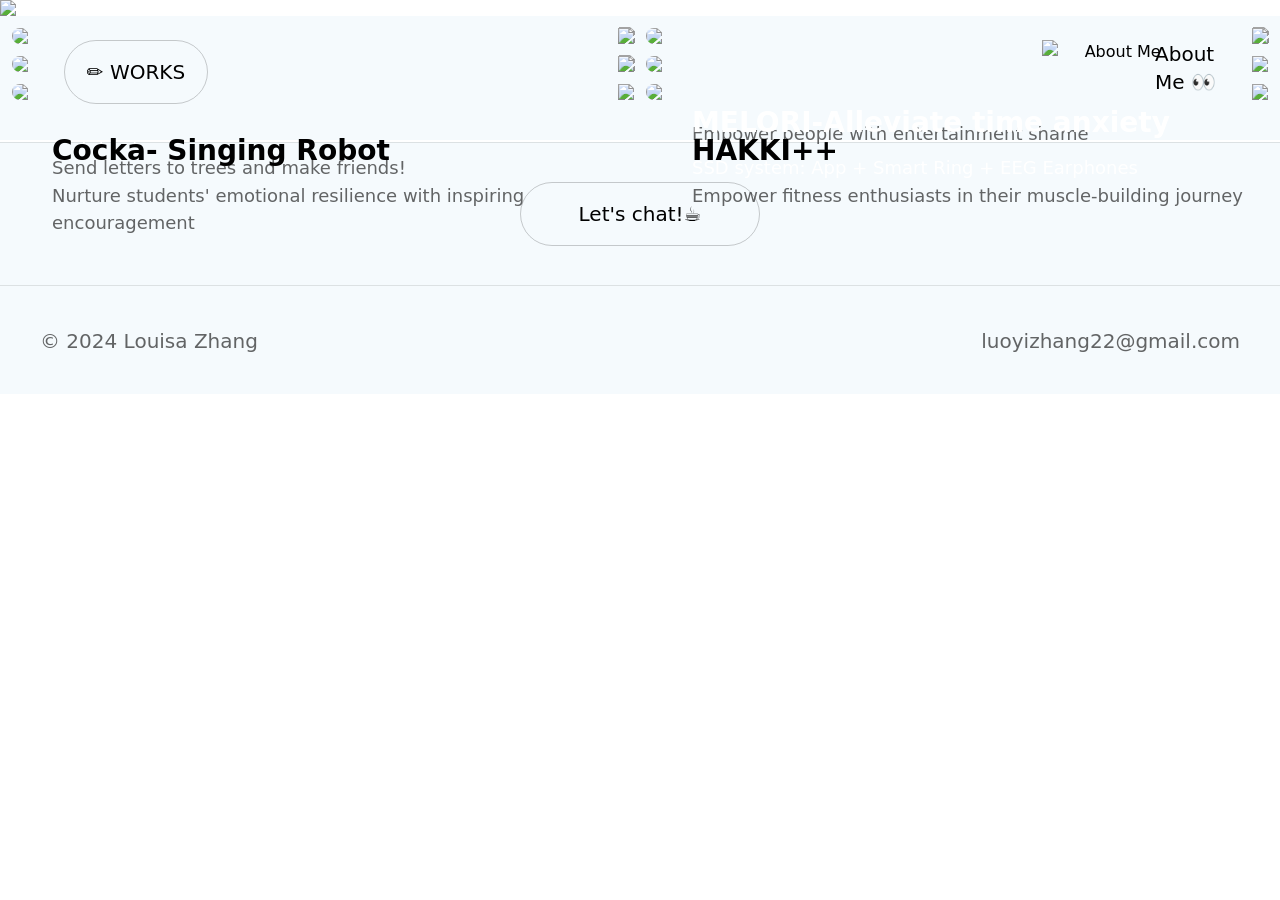
==== index.html @ a2185df3 "Add files via upload" ====
<!DOCTYPE html>
<html lang="en" class="scroll-smooth font-sans">

<head>
  <meta charset="UTF-8">
  <meta name="viewport" content="width=device-width, initial-scale=1.0">
  <title>Louisa Portfolio</title>
  <link href="./output.css?v=1.0" rel="stylesheet">
  <link rel="stylesheet" href="https://cdnjs.cloudflare.com/ajax/libs/animate.css/4.1.1/animate.min.css" />
</head>

<!-- CSS -->
<link rel="icon" type="image/x-icon" href="./icons/logo031611.svg">
<link rel="stylesheet" href="./style/style.css">
<link href="https://fonts.googleapis.com/css2?family=Hepta+Slab:wght@400;600&display=swap" rel="stylesheet">

<body>
  <!-- Loading Screen -->
  <div id="loading-screen">
    <div class="loader"></div>
  </div>
  <!-- Navbar -->
  <div class="hidden-below-sm">
    <nav class="flex justify-between absolute top-0 left-0 w-full px-16 py-10 z-30 animate__animated animate__fadeInDown">
      <div class="flex justify-normal w-1/3 space-x-8">
        <a href="#works"
          class="flex justify-center w-[144px] h-16 justify-normal text-xl rounded-full border border-black/20 text-black hover:bg-black hover:text-white hover:border-0 transition-all duration-300 ease-in-out"><button>✏️
            WORKS</button></a>
      </div>
      <div class="flex justify-end w-1/3 relative">
        <button class="flex">
          <div class="relative z-10">
            <img src="images/media/homepage_about_me.png" alt="About Me"
              class="transition-opacity duration-500 ease-in-out absolute w-full h-full">
            <img src="images/media/homepage_about_me_hover.png" alt="About Me Hover"
              class="transition-opacity duration-500 ease-in-out w-full h-full opacity-0">
          </div>
          <p class="ml-[-32px] text-xl text-left z-20">About <br>Me 👀</p>
        </button>
      </div>
    </nav>
  </div>

  <!-- Hero Section -->
  <div>
    <div class="z-0 animate__animated animate__fadeIn">
      <img src="images/media/cover.png" class="w-full h-auto mb-[-176px] z-0">
    </div>
    <!-- -->
    <div class="hidden-below-sm">
      <div class="flex justify-center mt-[-176px] space-x-[72px] animate__animated animate__fadeInUp">
        <a href="#works">
          <button
            class="z-30 group flex items-center justify-center w-[340px] h-[96px] rounded-full border border-black/20 hover:bg-black hover:text-white hover:border-0 relative">
            <p class="text-[32px] absolute left-[36px]">Explore More</p>
            <img src="images/media/arrow_03.png"
              class="absolute right-[36px] transition-opacity duration-300 group-hover:opacity-0">
            <img src="images/media/arrow_04.png"
              class="absolute right-[36px] hidden group-hover:block transition-opacity duration-300">
          </button>
        </a>
        <button
          class="animate__animated animate__pulse animate__infinite flex items-center justify-center w-[340px] h-[96px] rounded-full resume-button z-30">
          <p class="text-[32px] text-white">My Resume</p>
        </button>
      </div>
      <div class="h-[80px]">
      </div>
    </div>
  </div>

  <!-- Works Section -->
  <div class="hidden-below-sm">
    <section id="works" class="flex bg-[#F5FAFD] px-24">
      <!-- mecury -->
      <div class="w-1/2 h-auto perspective-1600">
        <div
          class="bg-[#F5FAFD] pt-[12px] pb-[6px] pl-[12px] pr-[6px] relative hover:rotate-y-[5deg] ease-in-out transform duration-300 transition-all">
          <a href="YLXC.html">
            <img class="w-full h-auto rounded-[48px] hover:brightness-110 ease-in-out duration-300"
              src="images/media/mer.png">
          </a>
          <div class="absolute top-[52px] left-[52px] text-[28px] flex justify-normal space-x-[8px]">
            <p class="font-semibold text-white">Mercury AR</p>
          </div>
          <p class="absolute top-[104px] left-[52px] text-[18px] text-white">Help people with entertainment shame overcome it.</p>
          <div class="group">
            <img class="absolute top-[11px] right-[5px]" src="images/media/corner.png">
            <a href="YLXC.html">
              <img class="absolute top-[12px] right-[6px] transition-opacity duration-300 group-hover:opacity-0"
                src="images/media/arrow_02.png">
              <img class="absolute top-[12px] right-[6px] hidden group-hover:block transition-opacity duration-300"
                src="images/media/arrow_02_hover.png">
            </a>
          </div>
        </div>
      </div>
      <!-- qume -->
      <div class="w-1/2 h-auto perspective-1600">
        <div
          class="bg-[#F5FAFD] pt-[12px] pb-[6px] pr-[12px] pl-[6px] relative hover:rotate-y-[-5deg] ease-in-out transform duration-300 transition-all">
          <a href="YLXC.html">
            <img class="w-full h-auto rounded-[48px] hover:brightness-125 ease-in-out duration-300"
              src="images/media/Amuse.png">
          </a>
          <div class="absolute top-[52px] left-[52px] text-[28px] flex justify-normal space-x-[8px]">
            <p class="text-black font-semibold">Amuself</p>
          </div>
          <p class="absolute top-[104px] left-[52px] text-[18px] text-black/60">Empower people with entertainment shame</p>
          <div class="group">
            <img class="absolute top-[11px] right-[11px]" src="images/media/corner.png">
            <a href="YLXC.html">
              <img class="absolute top-[12px] right-[12px] transition-opacity duration-300 group-hover:opacity-0"
                src="images/media/arrow_02.png">
              <img class="absolute top-[12px] right-[12px] hidden group-hover:block transition-opacity duration-300"
                src="images/media/arrow_02_hover.png">
            </a>
          </div>
        </div>
      </div>
    </section>
    
    <section class="flex bg-[#F5FAFD]">
      <!-- gafalib -->
      <div class="w-1/2 h-auto perspective-1600">
        <div
          class="bg-[#F5FAFD] pt-[6px] pb-[6px] pl-[12px] pr-[6px] relative hover:rotate-y-[5deg] ease-in-out transform duration-300 transition-all">
          <a href="TA.html">
            <img class="w-full h-auto rounded-[48px] hover:brightness-125 ease-in-out duration-300"
              src="images/media/tree.png">
          </a>
          <div class="absolute top-[52px] left-[52px] text-[28px] flex justify-normal space-x-[8px]">
            <p class="text-black font-semibold">To Tree</p>
          </div>
          <p class="absolute top-[104px] left-[52px] text-[18px] text-black/60">Send letters to trees and make friends!</p>
          <div class="group">
            <img class="absolute top-[5px] right-[5px]" src="images/media/corner.png">
            <a href="TA.html">
              <img class="absolute top-[6px] right-[6px] transition-opacity duration-300 group-hover:opacity-0"
                src="images/media/arrow_02.png">
              <img class="absolute top-[6px] right-[6px] hidden group-hover:block transition-opacity duration-300"
                src="images/media/arrow_02_hover.png">
            </a>
          </div>
        </div>
      </div>
      <!-- Cocka-->
      <div class="w-1/2 h-auto perspective-1600">
        <div
          class="bg-[#F5FAFD] pt-[6px] pb-[6px] pr-[12px] pl-[6px] relative hover:rotate-y-[-5deg] ease-in-out transform duration-300 transition-all">
          <a href="TA.html">
            <img class="w-full h-auto rounded-[48px] hover:brightness-110 ease-in-out duration-300"
              src="images/media/TAA.png">
          </a>
          <div class="absolute top-[52px] left-[52px] text-[28px] flex justify-normal space-x-[8px]">
            <p class="font-semibold text-white">MELORI-Alleviate time anxiety</p>
          </div>
          <p class="absolute top-[104px] left-[52px] text-[18px] text-white">SSD system: App + Smart Ring + EEG Earphones</p>
          <div class="group">
            <img class="absolute top-[6px] right-[12px]" src="images/media/corner.png">
            <a href="TA.html">
              <img class="absolute top-[6px] right-[12px] transition-opacity duration-300 group-hover:opacity-0"
                src="images/media/arrow_02.png">
              <img class="absolute top-[6px] right-[12px] hidden group-hover:block transition-opacity duration-300"
                src="images/media/arrow_02_hover.png">
            </a>
          </div>
        </div>
      </div>
    </section>
    
    <section class="flex bg-[#F5FAFD]">
      <!--Cocka -->
      <div class="w-1/2 h-auto perspective-1600">
        <div
          class="bg-[#F5FAFD] pt-[6px] pb-[40px] pl-[12px] pr-[6px] relative hover:rotate-y-[5deg] ease-in-out transform duration-300 transition-all">
          <a href="Cocka.html">
            <img class="w-full h-auto rounded-[48px] hover:brightness-110 ease-in-out duration-300"
              src="images/media/COCC.png">
          </a>
          <div class="absolute top-[52px] left-[52px] text-[28px] flex justify-normal space-x-[8px]">
            <p class="text-black font-semibold">Cocka- Singing Robot</p>
          </div>
          <p class="absolute top-[104px] left-[52px] text-[18px] text-black/60">Nurture students' emotional resilience with inspiring encouragement</p>
          <div class="group">
            <img class="absolute top-[6px] right-[6px]" src="images/media/corner.png">
            <a href="Cocka.html">
              <img class="absolute top-[6px] right-[6px] transition-opacity duration-300 group-hover:opacity-0"
                src="images/media/arrow_02.png">
              <img class="absolute top-[6px] right-[6px] hidden group-hover:block transition-opacity duration-300"
                src="images/media/arrow_02_hover.png">
            </a>
          </div>
        </div>
      </div>
      <!-- HAKKI -->
      <div class="w-1/2 h-auto perspective-1600">
        <div
          class="bg-[#F5FAFD] pt-[6px] pb-[6px] pr-[12px] pl-[6px] relative hover:rotate-y-[-5deg] ease-in-out transform duration-300 transition-all">
          <a href="FE.html">
            <img class="w-full h-auto rounded-[48px] hover:brightness-125 ease-in-out duration-300"
              src="images/media/HAKK.png">
          </a>
          <div class="absolute top-[52px] left-[52px] text-[28px] flex justify-normal space-x-[8px]">
            <p class="font-semibold">HAKKI++</p>
          </div>
          <p class="absolute top-[104px] left-[52px] text-[18px] text-black/60">Empower fitness enthusiasts in their muscle-building journey</p>
          <div class="group">
            <img class="absolute top-[6px] right-[12px]" src="images/media/corner.png">
            <a href="FE.html">
              <img class="absolute top-[6px] right-[12px] transition-opacity duration-300 group-hover:opacity-0"
                src="images/media/arrow_02.png">
              <img class="absolute top-[6px] right-[12px] hidden group-hover:block transition-opacity duration-300"
                src="images/media/arrow_02_hover.png">
            </a>
          </div>
        </div>
      </div>
    </section>
    <section class="flex bg-[#F5FAFD]">
  </div>


  <!-- More -->
  <div class="hidden-below-sm">
    <section class="mt-[2px] h-[144px] bg-[#F5FAFD] border-t border-b border-black/10 flex justify-center items-center">
      <button
        class="cursor-not-allowed flex justify-center items-center rounded-full border border-black/20 w-[240px] h-[64px] hover:bg-black/10">
        <p class="text-[20px]">Let's chat!☕</p>
      </button>
    </section>
  </div>
  <div class="visible-below-lg">
    <section class="h-[96px] bg-[#F5FAFD] border-t border-b border-black/10 flex justify-center items-center">
      <button
        class="cursor-not-allowed flex justify-center items-center rounded-full border border-black/20 w-[200px] h-[48px] hover:bg-black/10">
        <p class="text-[14px]">Let's chat!☕</p>
      </button>
    </section>
  </div>

  <!-- Footer -->
  <!-- web端Footer -->
  <div class="hidden-below-sm">
    <footer class="bg-[#F5FAFD] h-[108px] text-[20px]">
      <div class="flex justify-between p-[40px] text-black/60">
        <p>© 2024 Louisa Zhang</p>
        <a href="mailto:chengkezha@gmail.com"
          class="hover:underline hover:text-black transition-all duration-300 ease-in-out">
          luoyizhang22@gmail.com
        </a>
      </div>
    </footer>
  </div>
  <!-- 移动端Footer -->
  <div class="visible-below-lg">
    <footer class="bg-[#F5FAFD] h-[108px] text-[14px]">
      <div class="flex flex-col items-center p-[40px] text-black/60 space-y-[8px]">
        <p>© 2024 Louisa Zhang</p>
        <a href="mailto:chengkezha@gmail.com"
          class="hover:underline hover:text-black transition-all duration-300 ease-in-out">
          luoyizhang22@gmail.com
        </a>
      </div>
    </footer>
  </div>
  
  <!-- about me悬停动画 -->
  <style>
    button:hover img:nth-child(1) {
      opacity: 0;
      /* Hide original image on hover */
    }

    button:hover img:nth-child(2) {
      opacity: 1;
      /* Show hover image on hover */
    }
  </style>
  <!-- Resume悬停动画 -->
  <style>
    .resume-button {
      background-image: url('images/media/resume.png');
      background-size: cover;
      background-position: center;
      transition: background-image 0.3s ease;
    }

    .resume-button:hover {
      background-image: url('images/media/resume_hover.png');
    }
  </style>

  <!-- 加载动画 -->
  <script>
    window.addEventListener('load', function () {
      const loadingScreen = document.getElementById('loading-screen');
      loadingScreen.style.display = 'none';
    });
  </script>

  <!-- css -->
  <style>
    /* 加载页面 */
    #loading-screen {
      position: fixed;
      width: 100%;
      height: 100%;
      background-color: white;
      display: flex;
      justify-content: center;
      align-items: center;
      z-index: 1000;
    }

    .loader {
      border: 8px solid #f3f3f3;
      border-radius: 50%;
      border-top: 8px solid #000000;
      width: 60px;
      height: 60px;
      animation: spin 1s linear infinite;
    }

    @keyframes spin {
      0% {
        transform: rotate(0deg);
      }

      100% {
        transform: rotate(360deg);
      }
    }

    /* 断点 */

    /* 默认隐藏 */
    .hidden-below-sm {
      display: none;
    }

    /* 仅当屏幕宽度大于等于1024px时显示 */
    @media (min-width: 1024px) {
      .hidden-below-sm {
        display: block;
      }
    }

    /* 默认隐藏 */
    .visible-below-lg {
      display: none;
    }

    /* 屏幕宽度小于1024px时显示 */
    @media (max-width: 1023px) {
      .visible-below-lg {
        display: block;
      }
    }
  </style>

</body>


</html>
---- output.css ----
*, ::before, ::after {
  --tw-border-spacing-x: 0;
  --tw-border-spacing-y: 0;
  --tw-translate-x: 0;
  --tw-translate-y: 0;
  --tw-rotate: 0;
  --tw-skew-x: 0;
  --tw-skew-y: 0;
  --tw-scale-x: 1;
  --tw-scale-y: 1;
  --tw-pan-x:  ;
  --tw-pan-y:  ;
  --tw-pinch-zoom:  ;
  --tw-scroll-snap-strictness: proximity;
  --tw-gradient-from-position:  ;
  --tw-gradient-via-position:  ;
  --tw-gradient-to-position:  ;
  --tw-ordinal:  ;
  --tw-slashed-zero:  ;
  --tw-numeric-figure:  ;
  --tw-numeric-spacing:  ;
  --tw-numeric-fraction:  ;
  --tw-ring-inset:  ;
  --tw-ring-offset-width: 0px;
  --tw-ring-offset-color: #fff;
  --tw-ring-color: rgb(59 130 246 / 0.5);
  --tw-ring-offset-shadow: 0 0 #0000;
  --tw-ring-shadow: 0 0 #0000;
  --tw-shadow: 0 0 #0000;
  --tw-shadow-colored: 0 0 #0000;
  --tw-blur:  ;
  --tw-brightness:  ;
  --tw-contrast:  ;
  --tw-grayscale:  ;
  --tw-hue-rotate:  ;
  --tw-invert:  ;
  --tw-saturate:  ;
  --tw-sepia:  ;
  --tw-drop-shadow:  ;
  --tw-backdrop-blur:  ;
  --tw-backdrop-brightness:  ;
  --tw-backdrop-contrast:  ;
  --tw-backdrop-grayscale:  ;
  --tw-backdrop-hue-rotate:  ;
  --tw-backdrop-invert:  ;
  --tw-backdrop-opacity:  ;
  --tw-backdrop-saturate:  ;
  --tw-backdrop-sepia:  ;
  --tw-contain-size:  ;
  --tw-contain-layout:  ;
  --tw-contain-paint:  ;
  --tw-contain-style:  ;
}

::backdrop {
  --tw-border-spacing-x: 0;
  --tw-border-spacing-y: 0;
  --tw-translate-x: 0;
  --tw-translate-y: 0;
  --tw-rotate: 0;
  --tw-skew-x: 0;
  --tw-skew-y: 0;
  --tw-scale-x: 1;
  --tw-scale-y: 1;
  --tw-pan-x:  ;
  --tw-pan-y:  ;
  --tw-pinch-zoom:  ;
  --tw-scroll-snap-strictness: proximity;
  --tw-gradient-from-position:  ;
  --tw-gradient-via-position:  ;
  --tw-gradient-to-position:  ;
  --tw-ordinal:  ;
  --tw-slashed-zero:  ;
  --tw-numeric-figure:  ;
  --tw-numeric-spacing:  ;
  --tw-numeric-fraction:  ;
  --tw-ring-inset:  ;
  --tw-ring-offset-width: 0px;
  --tw-ring-offset-color: #fff;
  --tw-ring-color: rgb(59 130 246 / 0.5);
  --tw-ring-offset-shadow: 0 0 #0000;
  --tw-ring-shadow: 0 0 #0000;
  --tw-shadow: 0 0 #0000;
  --tw-shadow-colored: 0 0 #0000;
  --tw-blur:  ;
  --tw-brightness:  ;
  --tw-contrast:  ;
  --tw-grayscale:  ;
  --tw-hue-rotate:  ;
  --tw-invert:  ;
  --tw-saturate:  ;
  --tw-sepia:  ;
  --tw-drop-shadow:  ;
  --tw-backdrop-blur:  ;
  --tw-backdrop-brightness:  ;
  --tw-backdrop-contrast:  ;
  --tw-backdrop-grayscale:  ;
  --tw-backdrop-hue-rotate:  ;
  --tw-backdrop-invert:  ;
  --tw-backdrop-opacity:  ;
  --tw-backdrop-saturate:  ;
  --tw-backdrop-sepia:  ;
  --tw-contain-size:  ;
  --tw-contain-layout:  ;
  --tw-contain-paint:  ;
  --tw-contain-style:  ;
}

/*
! tailwindcss v3.4.15 | MIT License | https://tailwindcss.com
*/

/*
1. Prevent padding and border from affecting element width. (https://github.com/mozdevs/cssremedy/issues/4)
2. Allow adding a border to an element by just adding a border-width. (https://github.com/tailwindcss/tailwindcss/pull/116)
*/

*,
::before,
::after {
  box-sizing: border-box;
  /* 1 */
  border-width: 0;
  /* 2 */
  border-style: solid;
  /* 2 */
  border-color: #e5e7eb;
  /* 2 */
}

::before,
::after {
  --tw-content: '';
}

/*
1. Use a consistent sensible line-height in all browsers.
2. Prevent adjustments of font size after orientation changes in iOS.
3. Use a more readable tab size.
4. Use the user's configured `sans` font-family by default.
5. Use the user's configured `sans` font-feature-settings by default.
6. Use the user's configured `sans` font-variation-settings by default.
7. Disable tap highlights on iOS
*/

html,
:host {
  line-height: 1.5;
  /* 1 */
  -webkit-text-size-adjust: 100%;
  /* 2 */
  -moz-tab-size: 4;
  /* 3 */
  -o-tab-size: 4;
     tab-size: 4;
  /* 3 */
  font-family: ui-sans-serif, system-ui, sans-serif, "Apple Color Emoji", "Segoe UI Emoji", "Segoe UI Symbol", "Noto Color Emoji";
  /* 4 */
  font-feature-settings: normal;
  /* 5 */
  font-variation-settings: normal;
  /* 6 */
  -webkit-tap-highlight-color: transparent;
  /* 7 */
}

/*
1. Remove the margin in all browsers.
2. Inherit line-height from `html` so users can set them as a class directly on the `html` element.
*/

body {
  margin: 0;
  /* 1 */
  line-height: inherit;
  /* 2 */
}

/*
1. Add the correct height in Firefox.
2. Correct the inheritance of border color in Firefox. (https://bugzilla.mozilla.org/show_bug.cgi?id=190655)
3. Ensure horizontal rules are visible by default.
*/

hr {
  height: 0;
  /* 1 */
  color: inherit;
  /* 2 */
  border-top-width: 1px;
  /* 3 */
}

/*
Add the correct text decoration in Chrome, Edge, and Safari.
*/

abbr:where([title]) {
  -webkit-text-decoration: underline dotted;
          text-decoration: underline dotted;
}

/*
Remove the default font size and weight for headings.
*/

h1,
h2,
h3,
h4,
h5,
h6 {
  font-size: inherit;
  font-weight: inherit;
}

/*
Reset links to optimize for opt-in styling instead of opt-out.
*/

a {
  color: inherit;
  text-decoration: inherit;
}

/*
Add the correct font weight in Edge and Safari.
*/

b,
strong {
  font-weight: bolder;
}

/*
1. Use the user's configured `mono` font-family by default.
2. Use the user's configured `mono` font-feature-settings by default.
3. Use the user's configured `mono` font-variation-settings by default.
4. Correct the odd `em` font sizing in all browsers.
*/

code,
kbd,
samp,
pre {
  font-family: ui-monospace, SFMono-Regular, Menlo, Monaco, Consolas, "Liberation Mono", "Courier New", monospace;
  /* 1 */
  font-feature-settings: normal;
  /* 2 */
  font-variation-settings: normal;
  /* 3 */
  font-size: 1em;
  /* 4 */
}

/*
Add the correct font size in all browsers.
*/

small {
  font-size: 80%;
}

/*
Prevent `sub` and `sup` elements from affecting the line height in all browsers.
*/

sub,
sup {
  font-size: 75%;
  line-height: 0;
  position: relative;
  vertical-align: baseline;
}

sub {
  bottom: -0.25em;
}

sup {
  top: -0.5em;
}

/*
1. Remove text indentation from table contents in Chrome and Safari. (https://bugs.chromium.org/p/chromium/issues/detail?id=999088, https://bugs.webkit.org/show_bug.cgi?id=201297)
2. Correct table border color inheritance in all Chrome and Safari. (https://bugs.chromium.org/p/chromium/issues/detail?id=935729, https://bugs.webkit.org/show_bug.cgi?id=195016)
3. Remove gaps between table borders by default.
*/

table {
  text-indent: 0;
  /* 1 */
  border-color: inherit;
  /* 2 */
  border-collapse: collapse;
  /* 3 */
}

/*
1. Change the font styles in all browsers.
2. Remove the margin in Firefox and Safari.
3. Remove default padding in all browsers.
*/

button,
input,
optgroup,
select,
textarea {
  font-family: inherit;
  /* 1 */
  font-feature-settings: inherit;
  /* 1 */
  font-variation-settings: inherit;
  /* 1 */
  font-size: 100%;
  /* 1 */
  font-weight: inherit;
  /* 1 */
  line-height: inherit;
  /* 1 */
  letter-spacing: inherit;
  /* 1 */
  color: inherit;
  /* 1 */
  margin: 0;
  /* 2 */
  padding: 0;
  /* 3 */
}

/*
Remove the inheritance of text transform in Edge and Firefox.
*/

button,
select {
  text-transform: none;
}

/*
1. Correct the inability to style clickable types in iOS and Safari.
2. Remove default button styles.
*/

button,
input:where([type='button']),
input:where([type='reset']),
input:where([type='submit']) {
  -webkit-appearance: button;
  /* 1 */
  background-color: transparent;
  /* 2 */
  background-image: none;
  /* 2 */
}

/*
Use the modern Firefox focus style for all focusable elements.
*/

:-moz-focusring {
  outline: auto;
}

/*
Remove the additional `:invalid` styles in Firefox. (https://github.com/mozilla/gecko-dev/blob/2f9eacd9d3d995c937b4251a5557d95d494c9be1/layout/style/res/forms.css#L728-L737)
*/

:-moz-ui-invalid {
  box-shadow: none;
}

/*
Add the correct vertical alignment in Chrome and Firefox.
*/

progress {
  vertical-align: baseline;
}

/*
Correct the cursor style of increment and decrement buttons in Safari.
*/

::-webkit-inner-spin-button,
::-webkit-outer-spin-button {
  height: auto;
}

/*
1. Correct the odd appearance in Chrome and Safari.
2. Correct the outline style in Safari.
*/

[type='search'] {
  -webkit-appearance: textfield;
  /* 1 */
  outline-offset: -2px;
  /* 2 */
}

/*
Remove the inner padding in Chrome and Safari on macOS.
*/

::-webkit-search-decoration {
  -webkit-appearance: none;
}

/*
1. Correct the inability to style clickable types in iOS and Safari.
2. Change font properties to `inherit` in Safari.
*/

::-webkit-file-upload-button {
  -webkit-appearance: button;
  /* 1 */
  font: inherit;
  /* 2 */
}

/*
Add the correct display in Chrome and Safari.
*/

summary {
  display: list-item;
}

/*
Removes the default spacing and border for appropriate elements.
*/

blockquote,
dl,
dd,
h1,
h2,
h3,
h4,
h5,
h6,
hr,
figure,
p,
pre {
  margin: 0;
}

fieldset {
  margin: 0;
  padding: 0;
}

legend {
  padding: 0;
}

ol,
ul,
menu {
  list-style: none;
  margin: 0;
  padding: 0;
}

/*
Reset default styling for dialogs.
*/

dialog {
  padding: 0;
}

/*
Prevent resizing textareas horizontally by default.
*/

textarea {
  resize: vertical;
}

/*
1. Reset the default placeholder opacity in Firefox. (https://github.com/tailwindlabs/tailwindcss/issues/3300)
2. Set the default placeholder color to the user's configured gray 400 color.
*/

input::-moz-placeholder, textarea::-moz-placeholder {
  opacity: 1;
  /* 1 */
  color: #9ca3af;
  /* 2 */
}

input::placeholder,
textarea::placeholder {
  opacity: 1;
  /* 1 */
  color: #9ca3af;
  /* 2 */
}

/*
Set the default cursor for buttons.
*/

button,
[role="button"] {
  cursor: pointer;
}

/*
Make sure disabled buttons don't get the pointer cursor.
*/

:disabled {
  cursor: default;
}

/*
1. Make replaced elements `display: block` by default. (https://github.com/mozdevs/cssremedy/issues/14)
2. Add `vertical-align: middle` to align replaced elements more sensibly by default. (https://github.com/jensimmons/cssremedy/issues/14#issuecomment-634934210)
   This can trigger a poorly considered lint error in some tools but is included by design.
*/

img,
svg,
video,
canvas,
audio,
iframe,
embed,
object {
  display: block;
  /* 1 */
  vertical-align: middle;
  /* 2 */
}

/*
Constrain images and videos to the parent width and preserve their intrinsic aspect ratio. (https://github.com/mozdevs/cssremedy/issues/14)
*/

img,
video {
  max-width: 100%;
  height: auto;
}

/* Make elements with the HTML hidden attribute stay hidden by default */

[hidden]:where(:not([hidden="until-found"])) {
  display: none;
}

:root {
  --tw-rotate-x: 0;
  --tw-rotate-y: 0;
  --tw-translate-z: 0;
  --tw-scale-z: 1;
  --tw-rotate-3d: 0,0,0,0deg;
}

.fixed {
  position: fixed;
}

.absolute {
  position: absolute;
}

.relative {
  position: relative;
}

.left-0 {
  left: 0px;
}

.left-\[36px\] {
  left: 36px;
}

.left-\[52px\] {
  left: 52px;
}

.right-\[12px\] {
  right: 12px;
}

.right-\[36px\] {
  right: 36px;
}

.right-\[6px\] {
  right: 6px;
}

.top-0 {
  top: 0px;
}

.top-\[104px\] {
  top: 104px;
}

.top-\[12px\] {
  top: 12px;
}

.top-\[52px\] {
  top: 52px;
}

.top-\[6px\] {
  top: 6px;
}

.right-\[5px\] {
  right: 5px;
}

.top-\[5px\] {
  top: 5px;
}

.top-\[11px\] {
  top: 11px;
}

.right-\[11px\] {
  right: 11px;
}

.z-0 {
  z-index: 0;
}

.z-10 {
  z-index: 10;
}

.z-20 {
  z-index: 20;
}

.z-30 {
  z-index: 30;
}

.mb-\[-176px\] {
  margin-bottom: -176px;
}

.ml-\[-32px\] {
  margin-left: -32px;
}

.mt-\[-176px\] {
  margin-top: -176px;
}

.mt-\[2px\] {
  margin-top: 2px;
}

.block {
  display: block;
}

.flex {
  display: flex;
}

.hidden {
  display: none;
}

.h-16 {
  height: 4rem;
}

.h-\[108px\] {
  height: 108px;
}

.h-\[144px\] {
  height: 144px;
}

.h-\[240px\] {
  height: 240px;
}

.h-\[48px\] {
  height: 48px;
}

.h-\[640px\] {
  height: 640px;
}

.h-\[64px\] {
  height: 64px;
}

.h-\[80px\] {
  height: 80px;
}

.h-\[96px\] {
  height: 96px;
}

.h-auto {
  height: auto;
}

.h-full {
  height: 100%;
}

.w-1\/2 {
  width: 50%;
}

.w-1\/3 {
  width: 33.333333%;
}

.w-\[144px\] {
  width: 144px;
}

.w-\[178px\] {
  width: 178px;
}

.w-\[200px\] {
  width: 200px;
}

.w-\[240px\] {
  width: 240px;
}

.w-\[280px\] {
  width: 280px;
}

.w-\[340px\] {
  width: 340px;
}

.w-full {
  width: 100%;
}

.transform {
  transform: translate(var(--tw-translate-x), var(--tw-translate-y)) rotate(var(--tw-rotate)) skewX(var(--tw-skew-x)) skewY(var(--tw-skew-y)) scaleX(var(--tw-scale-x)) scaleY(var(--tw-scale-y));
}

.cursor-not-allowed {
  cursor: not-allowed;
}

.flex-col {
  flex-direction: column;
}

.items-center {
  align-items: center;
}

.justify-normal {
  justify-content: normal;
}

.justify-end {
  justify-content: flex-end;
}

.justify-center {
  justify-content: center;
}

.justify-between {
  justify-content: space-between;
}

.space-x-8 > :not([hidden]) ~ :not([hidden]) {
  --tw-space-x-reverse: 0;
  margin-right: calc(2rem * var(--tw-space-x-reverse));
  margin-left: calc(2rem * calc(1 - var(--tw-space-x-reverse)));
}

.space-x-\[72px\] > :not([hidden]) ~ :not([hidden]) {
  --tw-space-x-reverse: 0;
  margin-right: calc(72px * var(--tw-space-x-reverse));
  margin-left: calc(72px * calc(1 - var(--tw-space-x-reverse)));
}

.space-x-\[8px\] > :not([hidden]) ~ :not([hidden]) {
  --tw-space-x-reverse: 0;
  margin-right: calc(8px * var(--tw-space-x-reverse));
  margin-left: calc(8px * calc(1 - var(--tw-space-x-reverse)));
}

.space-y-\[8px\] > :not([hidden]) ~ :not([hidden]) {
  --tw-space-y-reverse: 0;
  margin-top: calc(8px * calc(1 - var(--tw-space-y-reverse)));
  margin-bottom: calc(8px * var(--tw-space-y-reverse));
}

.scroll-smooth {
  scroll-behavior: smooth;
}

.rounded-\[48px\] {
  border-radius: 48px;
}

.rounded-full {
  border-radius: 9999px;
}

.rounded-\[50px\] {
  border-radius: 50px;
}

.border {
  border-width: 1px;
}

.border-b {
  border-bottom-width: 1px;
}

.border-t {
  border-top-width: 1px;
}

.border-black\/10 {
  border-color: rgb(0 0 0 / 0.1);
}

.border-black\/20 {
  border-color: rgb(0 0 0 / 0.2);
}

.bg-\[\#F5FAFD\] {
  --tw-bg-opacity: 1;
  background-color: rgb(245 250 253 / var(--tw-bg-opacity, 1));
}

.bg-black {
  --tw-bg-opacity: 1;
  background-color: rgb(0 0 0 / var(--tw-bg-opacity, 1));
}

.bg-black\/80 {
  background-color: rgb(0 0 0 / 0.8);
}

.bg-cover {
  background-size: cover;
}

.bg-center {
  background-position: center;
}

.p-\[40px\] {
  padding: 40px;
}

.px-16 {
  padding-left: 4rem;
  padding-right: 4rem;
}

.px-\[12px\] {
  padding-left: 12px;
  padding-right: 12px;
}

.py-10 {
  padding-top: 2.5rem;
  padding-bottom: 2.5rem;
}

.pb-\[0px\] {
  padding-bottom: 0px;
}

.pb-\[36px\] {
  padding-bottom: 36px;
}

.pb-\[40px\] {
  padding-bottom: 40px;
}

.pb-\[6px\] {
  padding-bottom: 6px;
}

.pl-\[12px\] {
  padding-left: 12px;
}

.pl-\[6px\] {
  padding-left: 6px;
}

.pr-\[12px\] {
  padding-right: 12px;
}

.pr-\[6px\] {
  padding-right: 6px;
}

.pt-\[12px\] {
  padding-top: 12px;
}

.pt-\[6px\] {
  padding-top: 6px;
}

.text-left {
  text-align: left;
}

.font-sans {
  font-family: ui-sans-serif, system-ui, sans-serif, "Apple Color Emoji", "Segoe UI Emoji", "Segoe UI Symbol", "Noto Color Emoji";
}

.text-\[14px\] {
  font-size: 14px;
}

.text-\[18px\] {
  font-size: 18px;
}

.text-\[20px\] {
  font-size: 20px;
}

.text-\[28px\] {
  font-size: 28px;
}

.text-\[32px\] {
  font-size: 32px;
}

.text-xl {
  font-size: 1.25rem;
  line-height: 1.75rem;
}

.font-semibold {
  font-weight: 600;
}

.text-black {
  --tw-text-opacity: 1;
  color: rgb(0 0 0 / var(--tw-text-opacity, 1));
}

.text-black\/60 {
  color: rgb(0 0 0 / 0.6);
}

.text-white {
  --tw-text-opacity: 1;
  color: rgb(255 255 255 / var(--tw-text-opacity, 1));
}

.opacity-0 {
  opacity: 0;
}

.transition {
  transition-property: color, background-color, border-color, text-decoration-color, fill, stroke, opacity, box-shadow, transform, filter, -webkit-backdrop-filter;
  transition-property: color, background-color, border-color, text-decoration-color, fill, stroke, opacity, box-shadow, transform, filter, backdrop-filter;
  transition-property: color, background-color, border-color, text-decoration-color, fill, stroke, opacity, box-shadow, transform, filter, backdrop-filter, -webkit-backdrop-filter;
  transition-timing-function: cubic-bezier(0.4, 0, 0.2, 1);
  transition-duration: 150ms;
}

.transition-all {
  transition-property: all;
  transition-timing-function: cubic-bezier(0.4, 0, 0.2, 1);
  transition-duration: 150ms;
}

.transition-opacity {
  transition-property: opacity;
  transition-timing-function: cubic-bezier(0.4, 0, 0.2, 1);
  transition-duration: 150ms;
}

.duration-1000 {
  transition-duration: 1000ms;
}

.duration-300 {
  transition-duration: 300ms;
}

.duration-500 {
  transition-duration: 500ms;
}

.ease-in-out {
  transition-timing-function: cubic-bezier(0.4, 0, 0.2, 1);
}

.perspective-800 {
  perspective: 800px;
}

.perspective-1600 {
  perspective: 1600px;
}

.transform {
  transform: translate3d(var(--tw-translate-x), var(--tw-translate-y), var(--tw-translate-z)) rotateX(var(--tw-rotate-x)) rotateY(var(--tw-rotate-y)) rotateZ(var(--tw-rotate)) rotate3d(var(--tw-rotate-3d)) skewX(var(--tw-skew-x)) skewY(var(--tw-skew-y)) scale3d(var(--tw-scale-x),var(--tw-scale-y),var(--tw-scale-z)) !important;
}

.hover\:-translate-y-\[8px\]:hover {
  --tw-translate-y: -8px;
  transform: translate(var(--tw-translate-x), var(--tw-translate-y)) rotate(var(--tw-rotate)) skewX(var(--tw-skew-x)) skewY(var(--tw-skew-y)) scaleX(var(--tw-scale-x)) scaleY(var(--tw-scale-y));
}

.hover\:scale-105:hover {
  --tw-scale-x: 1.05;
  --tw-scale-y: 1.05;
  transform: translate(var(--tw-translate-x), var(--tw-translate-y)) rotate(var(--tw-rotate)) skewX(var(--tw-skew-x)) skewY(var(--tw-skew-y)) scaleX(var(--tw-scale-x)) scaleY(var(--tw-scale-y));
}

.hover\:scale-110:hover {
  --tw-scale-x: 1.1;
  --tw-scale-y: 1.1;
  transform: translate(var(--tw-translate-x), var(--tw-translate-y)) rotate(var(--tw-rotate)) skewX(var(--tw-skew-x)) skewY(var(--tw-skew-y)) scaleX(var(--tw-scale-x)) scaleY(var(--tw-scale-y));
}

.hover\:border-0:hover {
  border-width: 0px;
}

.hover\:bg-black:hover {
  --tw-bg-opacity: 1;
  background-color: rgb(0 0 0 / var(--tw-bg-opacity, 1));
}

.hover\:bg-black\/10:hover {
  background-color: rgb(0 0 0 / 0.1);
}

.hover\:text-black:hover {
  --tw-text-opacity: 1;
  color: rgb(0 0 0 / var(--tw-text-opacity, 1));
}

.hover\:text-white:hover {
  --tw-text-opacity: 1;
  color: rgb(255 255 255 / var(--tw-text-opacity, 1));
}

.hover\:underline:hover {
  text-decoration-line: underline;
}

.hover\:brightness-110:hover {
  --tw-brightness: brightness(1.1);
  filter: var(--tw-blur) var(--tw-brightness) var(--tw-contrast) var(--tw-grayscale) var(--tw-hue-rotate) var(--tw-invert) var(--tw-saturate) var(--tw-sepia) var(--tw-drop-shadow);
}

.hover\:brightness-125:hover {
  --tw-brightness: brightness(1.25);
  filter: var(--tw-blur) var(--tw-brightness) var(--tw-contrast) var(--tw-grayscale) var(--tw-hue-rotate) var(--tw-invert) var(--tw-saturate) var(--tw-sepia) var(--tw-drop-shadow);
}

.hover\:rotate-y-30:hover {
  --tw-rotate-y: 30deg;
}

.hover\:rotate-x-30:hover {
  --tw-rotate-x: 30deg;
}

.hover\:rotate-y-\[20deg\]:hover {
  --tw-rotate-y: 20deg;
}

.hover\:rotate-y-\[5deg\]:hover {
  --tw-rotate-y: 5deg;
}

.hover\:rotate-x-\[5deg\]:hover {
  --tw-rotate-x: 5deg;
}

.hover\:rotate-z-\[5deg\]:hover {
  --tw-rotate: 5deg;
}

.hover\:rotate-y-\[-5deg\]:hover {
  --tw-rotate-y: -5deg;
}

.group:hover .group-hover\:block {
  display: block;
}

.group:hover .group-hover\:opacity-0 {
  opacity: 0;
}
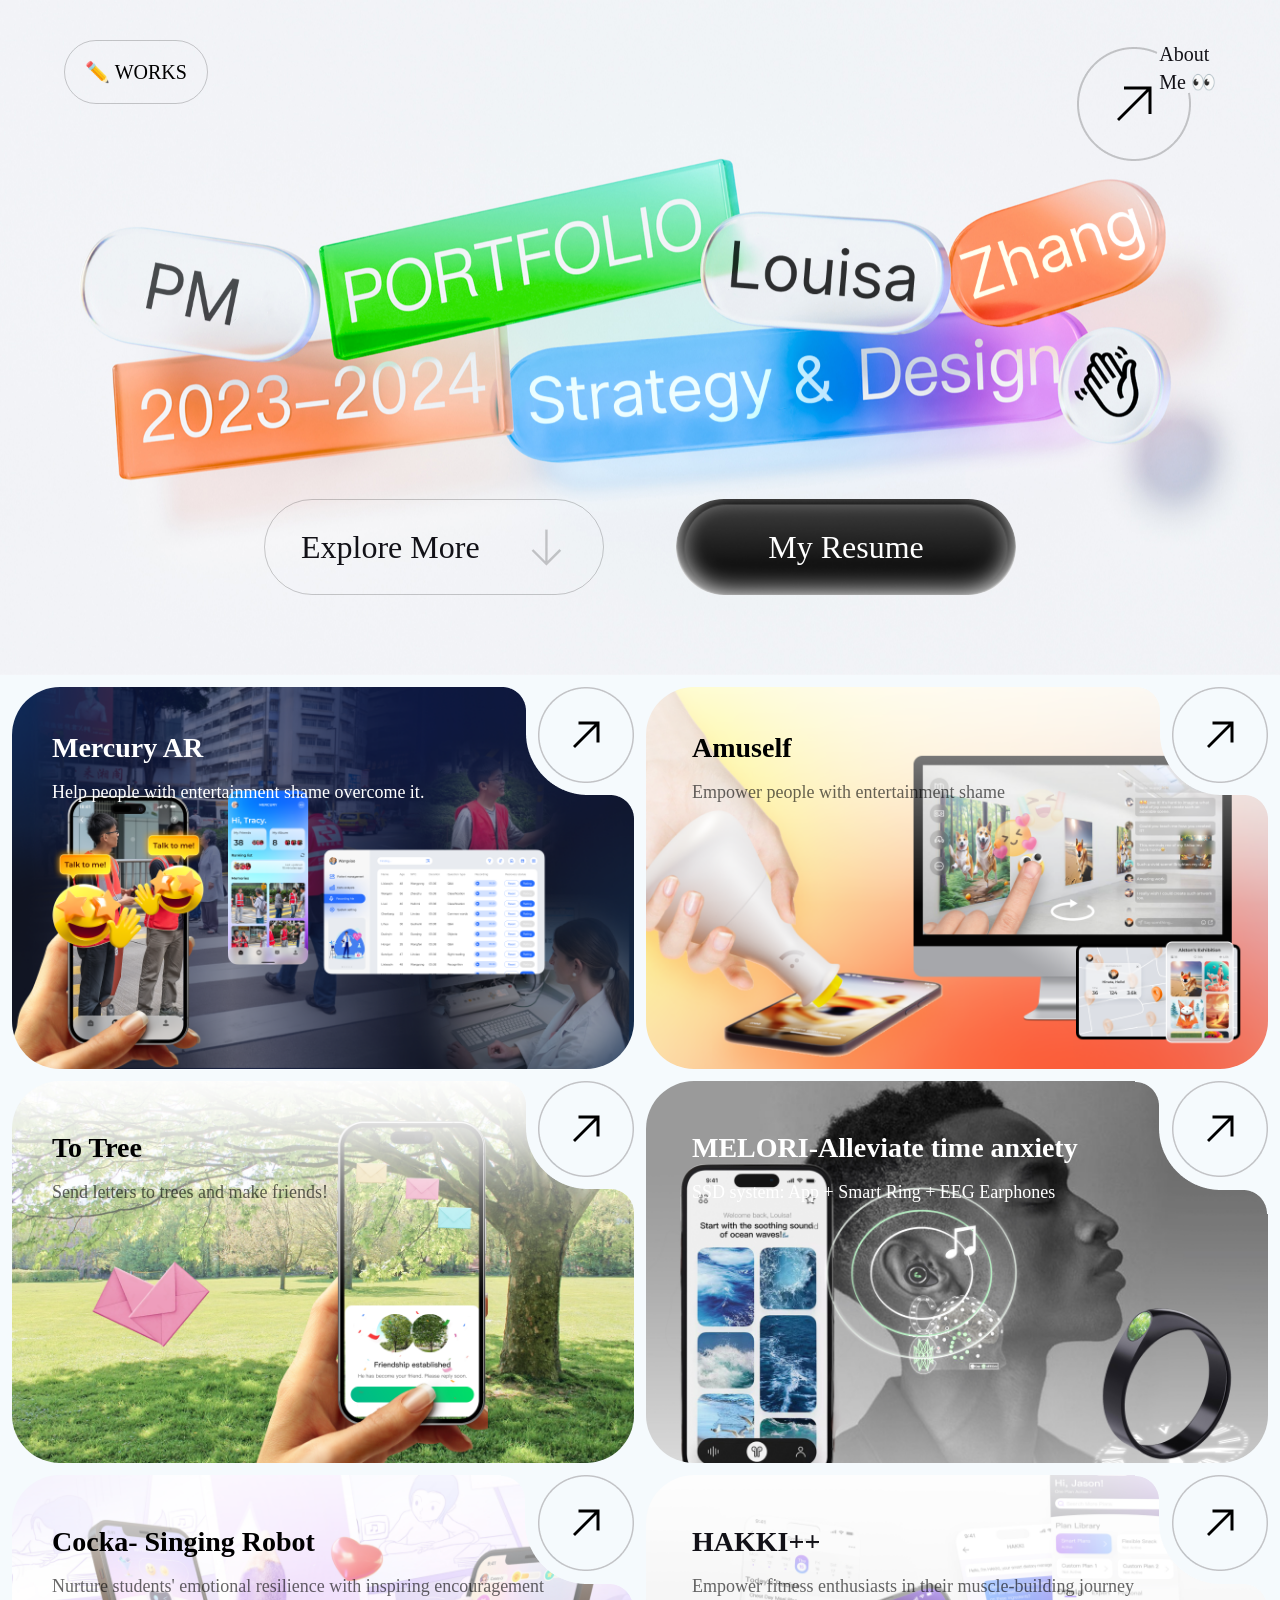
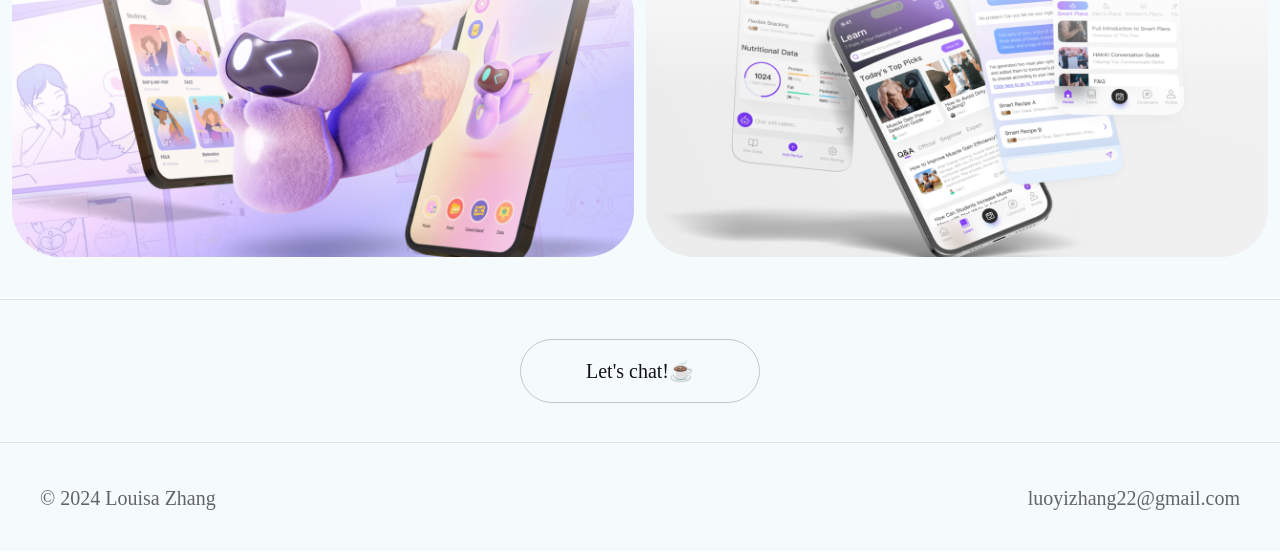
==== commit f9ce9a6e: "Add files via upload" ====
--- a/index.html
+++ b/index.html
@@ -59,10 +59,11 @@
               class="absolute right-[36px] hidden group-hover:block transition-opacity duration-300">
           </button>
         </a>
-        <button
-          class="animate__animated animate__pulse animate__infinite flex items-center justify-center w-[340px] h-[96px] rounded-full resume-button z-30">
-          <p class="text-[32px] text-white">My Resume</p>
-        </button>
+        <a href="images/luoyizhang_resume_1127.pdf" target="_blank" class="resume-button-wrapper">
+          <button class="animate__animated animate__pulse animate__infinite flex items-center justify-center w-[340px] h-[96px] rounded-full resume-button z-30">
+            <p class="text-[32px] text-white">My Resume</p>
+          </button>
+        </a>
       </div>
       <div class="h-[80px]">
       </div>
--- a/style/style.css
+++ b/style/style.css
@@ -0,0 +1,432 @@
+/* 字体定义 - 保持不变 */
+@font-face {
+  font-family: "HeptaSlab-Regular";
+  src: url(../Fonts/Hepta_Slab/static/HeptaSlab-Regular.ttf);
+}
+.font1 {
+  font-family: "HeptaSlab-Regular";
+}
+
+@font-face {
+  font-family: "HeptaSlab-SemiBold";
+  src: url(../Fonts/Hepta_Slab/static/HeptaSlab-SemiBold.ttf);
+}
+.font2 {
+  font-family: "HeptaSlab-SemiBold";
+}
+
+/* 苹方字体部分保持不变 */
+.pflight {
+  font-family: "PingFang SC", "pflight", sans-serif;
+}
+
+.pfregular {
+  font-family: "PingFang SC", "pfregular", sans-serif;
+}
+
+.pfmid {
+  font-family: "PingFang SC", "pfmid", sans-serif;
+}
+
+.pfsemibold {
+  font-family: "PingFang SC", "pfsemibold", sans-serif;
+  font-weight: 700; /* 加粗 */
+}
+
+/* 响应式字体大小 */
+/* 小屏幕（例如手机） */
+@media (max-width: 600px) {
+  .font1, .font2, .pflight, .pfregular, .pfmid, .pfsemibold {
+    font-size: 14px; /* 调整为合适的小屏幕字体大小 */
+  }
+}
+
+/* 中等屏幕（例如平板电脑） */
+@media (min-width: 601px) and (max-width: 1024px) {
+  .font1, .font2, .pflight, .pfregular, .pfmid, .pfsemibold {
+    font-size: 16px; /* 调整为合适的中屏幕字体大小 */
+  }
+}
+
+/* 大屏幕（例如笔记本电脑和桌面显示器） */
+@media (min-width: 1025px) {
+  .font1, .font2, .pflight, .pfregular, .pfmid, .pfsemibold {
+    font-size: 18px; /* 调整为合适的大屏幕字体大小 */
+  }
+}
+
+
+::-moz-selection {
+  background-color: #ed1d24;
+  color: #ffffff;
+}
+
+::selection {
+  background-color: #ed1d24;
+  color: #ffffff;
+}
+
+body {
+  color: #121117;
+  font-family: "Satoshi Regular";
+  overflow-x: hidden;
+}
+
+.logo {
+  width: 140px;
+  height: auto;
+}
+
+.yellow {
+  color: #121117;
+}
+
+.primary-button {
+  color: #ffffff;
+  background-color: #ed1d24;
+  font-size: 14px;
+  font-weight: bolder;
+  font-family: "IBM Plex Mono";
+  text-transform: uppercase;
+  letter-spacing: 0.3px;
+  padding: 0.5em 1em;
+  border-radius: 0;
+  -webkit-box-shadow: 0px 10px 30px 2px rgba(77, 49, 0, 0.15);
+  box-shadow: 0px 10px 30px 2px rgba(77, 49, 0, 0.15);
+}
+
+.primary-button:hover {
+  -webkit-transition: 300ms ease-out;
+  transition: 300ms ease-out;
+  background-color: #121117;
+  color: #ffffff;
+}
+
+.secondary-button {
+  color: #ed1d24;
+  font-family: "Satoshi Medium";
+  src: url(../Fonts/OTF/Satoshi-Medium.otf);
+  font-size: 18px;
+}
+
+.fa-envelope {
+  border-radius: 50%;
+  padding: 1em;
+  color: #ffffff;
+  -webkit-transform: scale(1.5);
+  transform: scale(1.5);
+  background-color: #ed1d24;
+}
+
+.fa-envelope:hover {
+  -webkit-transition: 300ms ease-out;
+  transition: 300ms ease-out;
+  background-color: #121117;
+  color: #ffffff;
+}
+
+.fa-brands:hover {
+  -webkit-transition: 300ms ease-out;
+  transition: 300ms ease-out;
+  color: #ed1d24;
+}
+
+.heroImg {
+  width: 380px;
+  height: auto;
+}
+
+#myImg {
+  width: 220px;
+  height: 220px;
+}
+
+.icons {
+  background-color: #2825f37e;
+  color: #121117;
+}
+
+.line {
+  padding: 1px;
+  background-color: #ed1d24;
+}
+
+.dot {
+  width: 4px;
+  height: 4px;
+  background-color: #121117;
+  opacity: 0.4;
+  border-radius: 50%;
+}
+
+.problem-solved {
+  background-color: #9af8ae;
+  color: #064614;
+  border-radius: 0 0 100px 0;
+}
+
+.big-title {
+  font-size: 40px;
+  line-height: 60px;
+  font-family: "Satoshi Medium";
+  src: url(../Fonts/OTF/Satoshi-Medium.otf);
+}
+
+.title {
+  font-size: 26px;
+  line-height: 48px;
+  font-family: "Satoshi Medium";
+  src: url(../Fonts/OTF/Satoshi-Medium.otf);
+}
+
+.subtitle {
+  font-size: 12px;
+  line-height: 30px;
+  font-family: "Satoshi Regular";
+  src: url(../Fonts/OTF/Satoshi-Regular.otf);
+}
+
+.tags {
+  font-size: 14px;
+  font-family: "Satoshi Bold";
+  src: url(../Fonts/OTF/Satoshi-Bold.otf);
+  text-transform: uppercase;
+  padding: 0.5em 0.75em;
+  background-color: #000000;
+  color: #ffffff;
+  display: inline;
+  border-radius: 0px;
+}
+
+.caption {
+  font-size: 16px;
+  letter-spacing: 0.8px;
+  font-family: "pfmid";
+  text-transform: uppercase;
+}
+
+.accent-col {
+  color: #ed1d24;
+}
+
+.case-study-cover {
+  -webkit-filter: grayscale(1);
+  filter: grayscale(1);
+  -webkit-transition: 500ms all ease-out;
+  transition: 500ms all ease-out;
+}
+
+.case-study:hover .case-study-cover {
+  -webkit-filter: grayscale(0);
+  filter: grayscale(0);
+}
+
+.show-at-small {
+  display: none;
+}
+
+.show-at-small .small-box {
+  background-color: rgba(32, 32, 184, 0.145);
+}
+
+#uparrow {
+  display: none;
+  text-decoration: none;
+  position: fixed;
+  z-index: 999;
+  top: 88%;
+  right: 10%;
+  width: 48px;
+  height: 48px;
+  padding-top: 12px;
+  background-color: #ffffff;
+  opacity: 0.7;
+  border: 1px solid #121117;
+  border-radius: 50%;
+  text-align: center;
+  -webkit-box-align: center;
+  -ms-flex-align: center;
+  align-items: center;
+  -webkit-box-pack: center;
+  -ms-flex-pack: center;
+  justify-content: center;
+  color: #121117;
+}
+
+@media only screen and (max-width: 640px) {
+  .big-title {
+    font-size: 38px;
+    line-height: 60px;
+    font-family: "Satoshi Medium";
+    src: url(../Fonts/OTF/Satoshi-Medium.otf);
+  }
+  #footer .footer-logo {
+    display: none;
+  }
+  .custom__cursor__inner,
+  .custom__cursor__outer {
+    display: none;
+  }
+  .prototype {
+    display: none;
+  }
+  .show-at-small {
+    display: block;
+  }
+  .show-at-small .small-box {
+    background-color: rgba(32, 32, 184, 0.145);
+  }
+}
+
+@media only screen and (max-width: 320px) {
+  .big-title {
+    font-size: 26px;
+    line-height: 40px;
+    font-family: "Satoshi Medium";
+    src: url(../Fonts/OTF/Satoshi-Regular.otf);
+  }
+  .name {
+    font-size: 16px;
+  }
+}
+
+.mobile-menu {
+  color: #121117;
+}
+
+.mobile-nav-items li {
+  margin-top: 1em;
+}
+
+/*# sourceMappingURL=style.css.map */
+
+.rlist {
+  top: 30%;
+  font-size: 14px;
+  font-family: "pfregular";
+  src: url(../Fonts/OTF/Satoshi-Regular.otf);
+}
+
+.tlist {
+  top: 0%;
+  left: 10%;
+  font-size: 14px;
+  font-family: "pfregular";
+  src: url(../Fonts/OTF/Satoshi-Regular.otf);
+}
+
+.boldfont {
+  font-family: "Satoshi Bold";
+  src: url(../Fonts/OTF/Satoshi-Medium.otf);
+}
+
+.midfont {
+  font-family: "Satoshi Medium";
+  src: url(../Fonts/OTF/Satoshi-Medium.otf);
+}
+
+.regfont {
+  font-family: "Satoshi Regular";
+  src: url(../Fonts/OTF/Satoshi-Regular.otf);
+}
+
+.showout {
+  z-index: 9999;
+}
+
+.swiper {
+  width: 1300px;
+}
+
+.banner {
+  width: 100%;
+}
+
+/* 0316 新增样式 */
+#contentFather {
+  position: relative;
+}
+#throughBox {
+  position: absolute;
+  width: 100vw;
+  right: 0px;
+}
+
+.card {
+  border: none;
+  border-radius: 0px;
+}
+
+.card .card-img {
+  border-radius: 0px;
+}
+
+
+
+.card-img-overlay {
+  position: absolute;
+  top: 0;
+  bottom: 0;
+  left: 0;
+  right: 0;
+  height: 100%;
+  width: 100%;
+  opacity: 0;
+  transition: .5s ease;
+  background-color: rgba(255, 255, 255, 0.85);
+  /* 添加背景颜色并设置透明度 */
+  backdrop-filter: blur(64px);
+  /* 添加模糊效果 */
+  display: flex;
+  flex-direction: column;
+  justify-content: center;
+  align-items: center;
+}
+
+.card:hover .card-img-overlay {
+  opacity: 1;
+}
+
+.card:hover {
+  box-shadow: 0px 30px 60px rgba(0, 0, 0, 0.05);
+  /* 添加投影效果 */
+  transform: translate(0px, -10px);
+  /* 卡片向左上方偏移5像素 */
+  transition: all 0.3s cubic-bezier(0.25, 0.46, 0.45, 0.94);
+  /* 添加动画效果 */
+}
+
+/* 0120 */
+.ratio-container {
+  position: relative;
+  width: 100%; /* 宽度取决于父元素 */
+  padding-top: 67%; /* 16:9 比例，可以根据需要调整 */
+  overflow: hidden;
+}
+
+.ratio-img {
+  position: absolute;
+  top: 0;
+  left: 0;
+  width: 100%;
+  height: 100%;
+  object-fit: cover; /* 图片将填充整个容器，保持比例 */
+}
+
+.ratio-container-4-3 {
+  position: relative;
+  width: 100%;
+  padding-top: 67%; /* 4:3比例 */
+  overflow: hidden;
+}
+
+.ratio-img-4-3 {
+  position: absolute;
+  top: 0;
+  left: 0;
+  width: 100%;
+  height: 100%;
+  object-fit: cover;
+}
+
+
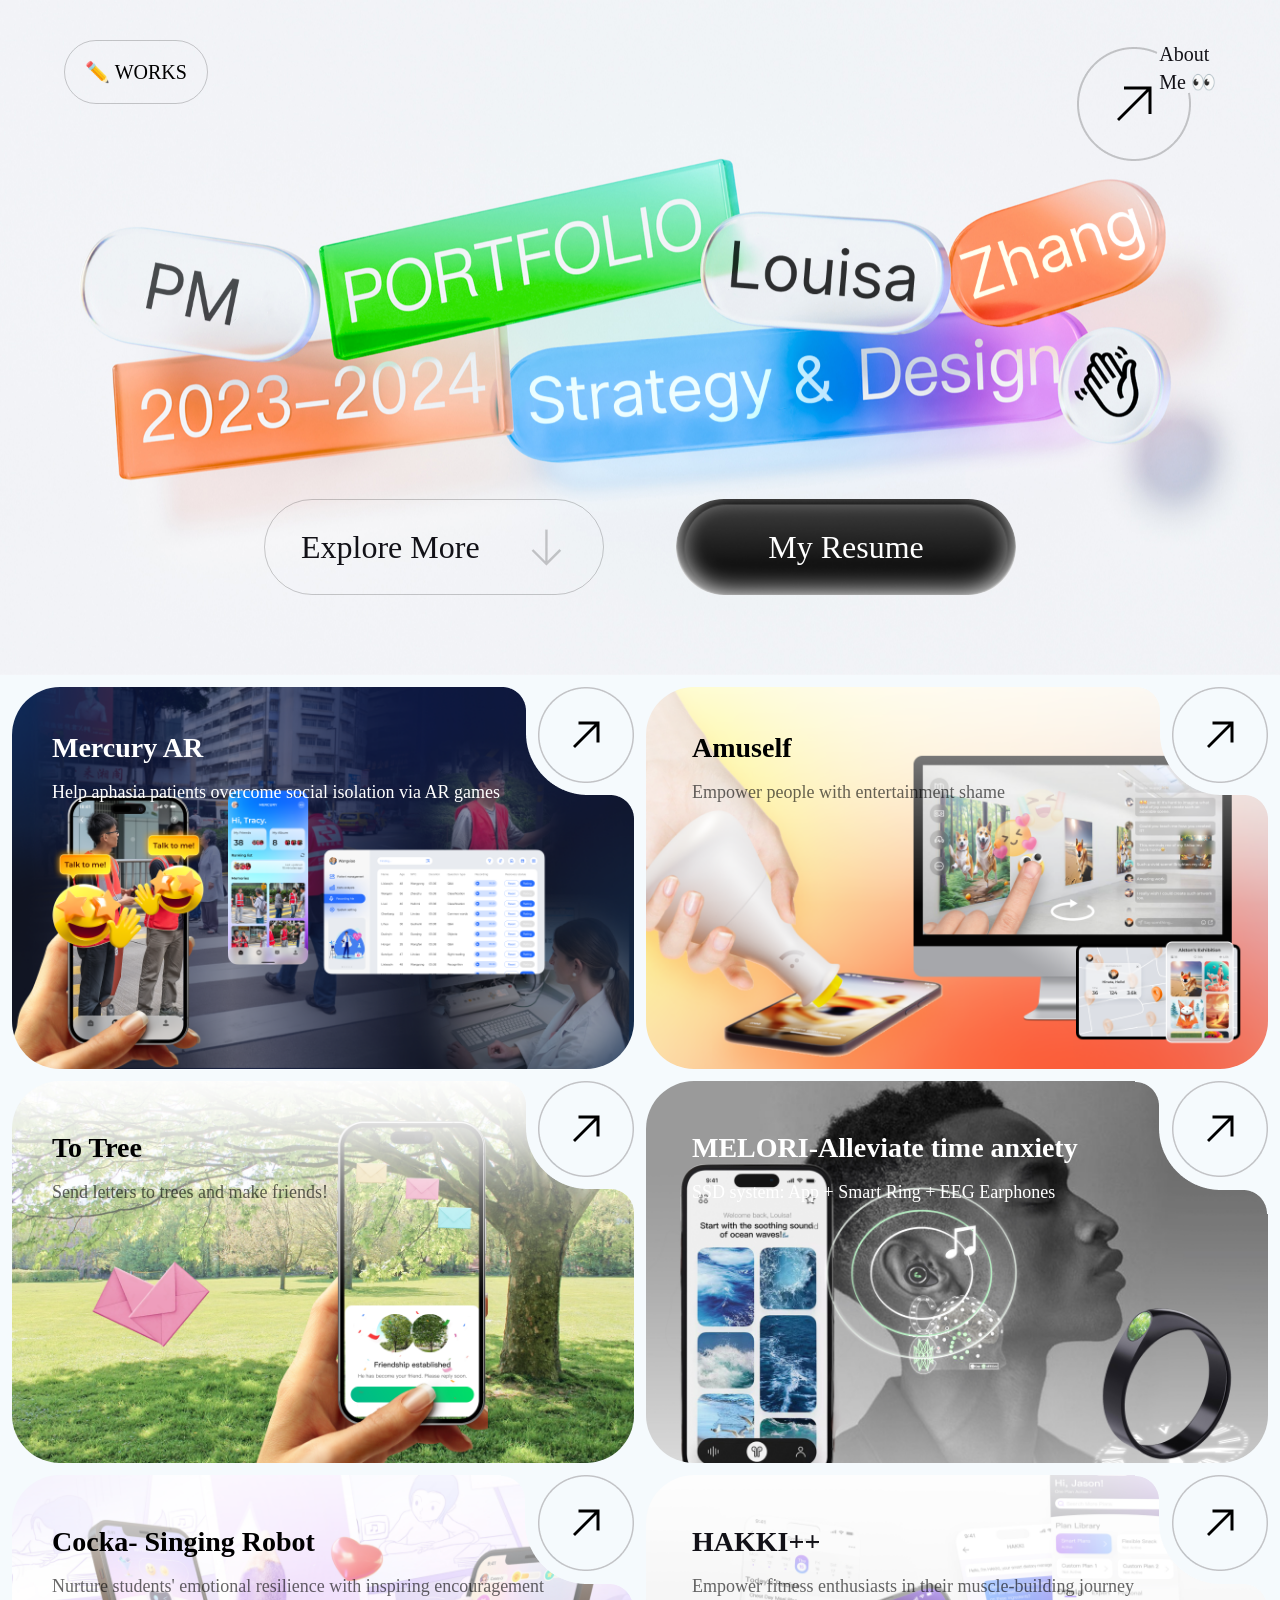
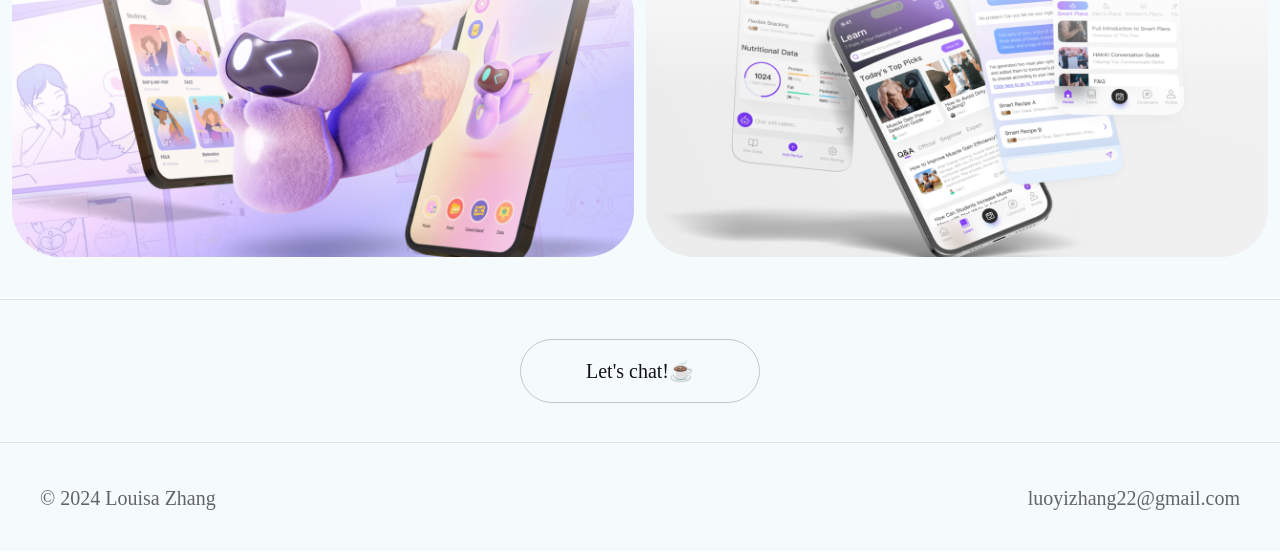
==== commit 1e6408e0: "Update index.html" ====
--- a/index.html
+++ b/index.html
@@ -77,17 +77,17 @@
       <div class="w-1/2 h-auto perspective-1600">
         <div
           class="bg-[#F5FAFD] pt-[12px] pb-[6px] pl-[12px] pr-[6px] relative hover:rotate-y-[5deg] ease-in-out transform duration-300 transition-all">
-          <a href="YLXC.html">
+          <a href="MercuryAR.html">
             <img class="w-full h-auto rounded-[48px] hover:brightness-110 ease-in-out duration-300"
               src="images/media/mer.png">
           </a>
           <div class="absolute top-[52px] left-[52px] text-[28px] flex justify-normal space-x-[8px]">
             <p class="font-semibold text-white">Mercury AR</p>
           </div>
-          <p class="absolute top-[104px] left-[52px] text-[18px] text-white">Help people with entertainment shame overcome it.</p>
+          <p class="absolute top-[104px] left-[52px] text-[18px] text-white">Help aphasia patients overcome social isolation via AR games</p>
           <div class="group">
             <img class="absolute top-[11px] right-[5px]" src="images/media/corner.png">
-            <a href="YLXC.html">
+            <a href="MercuryAR.html">
               <img class="absolute top-[12px] right-[6px] transition-opacity duration-300 group-hover:opacity-0"
                 src="images/media/arrow_02.png">
               <img class="absolute top-[12px] right-[6px] hidden group-hover:block transition-opacity duration-300"
@@ -126,7 +126,7 @@
       <div class="w-1/2 h-auto perspective-1600">
         <div
           class="bg-[#F5FAFD] pt-[6px] pb-[6px] pl-[12px] pr-[6px] relative hover:rotate-y-[5deg] ease-in-out transform duration-300 transition-all">
-          <a href="TA.html">
+          <a href="TT.html">
             <img class="w-full h-auto rounded-[48px] hover:brightness-125 ease-in-out duration-300"
               src="images/media/tree.png">
           </a>
@@ -136,7 +136,7 @@
           <p class="absolute top-[104px] left-[52px] text-[18px] text-black/60">Send letters to trees and make friends!</p>
           <div class="group">
             <img class="absolute top-[5px] right-[5px]" src="images/media/corner.png">
-            <a href="TA.html">
+            <a href="TT.html">
               <img class="absolute top-[6px] right-[6px] transition-opacity duration-300 group-hover:opacity-0"
                 src="images/media/arrow_02.png">
               <img class="absolute top-[6px] right-[6px] hidden group-hover:block transition-opacity duration-300"
@@ -363,4 +363,4 @@
 </body>
 
 
-</html>+</html>
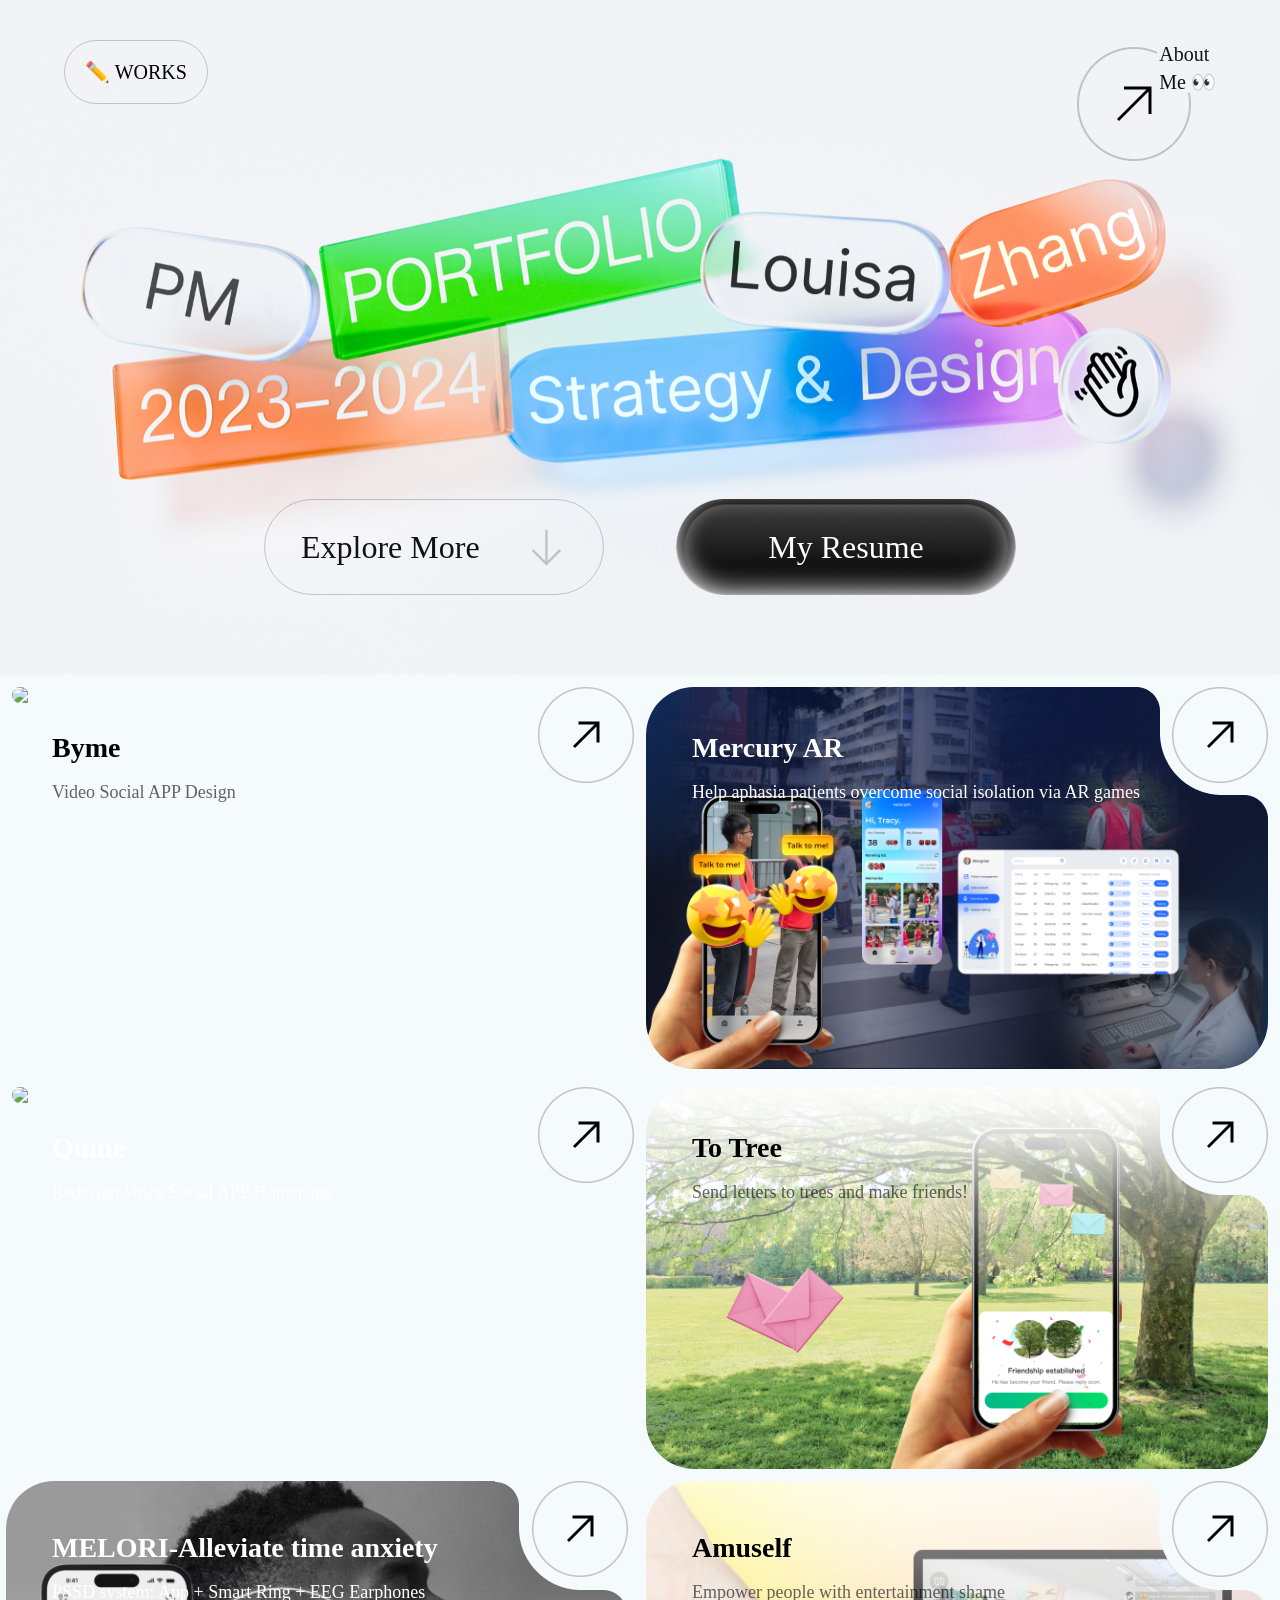
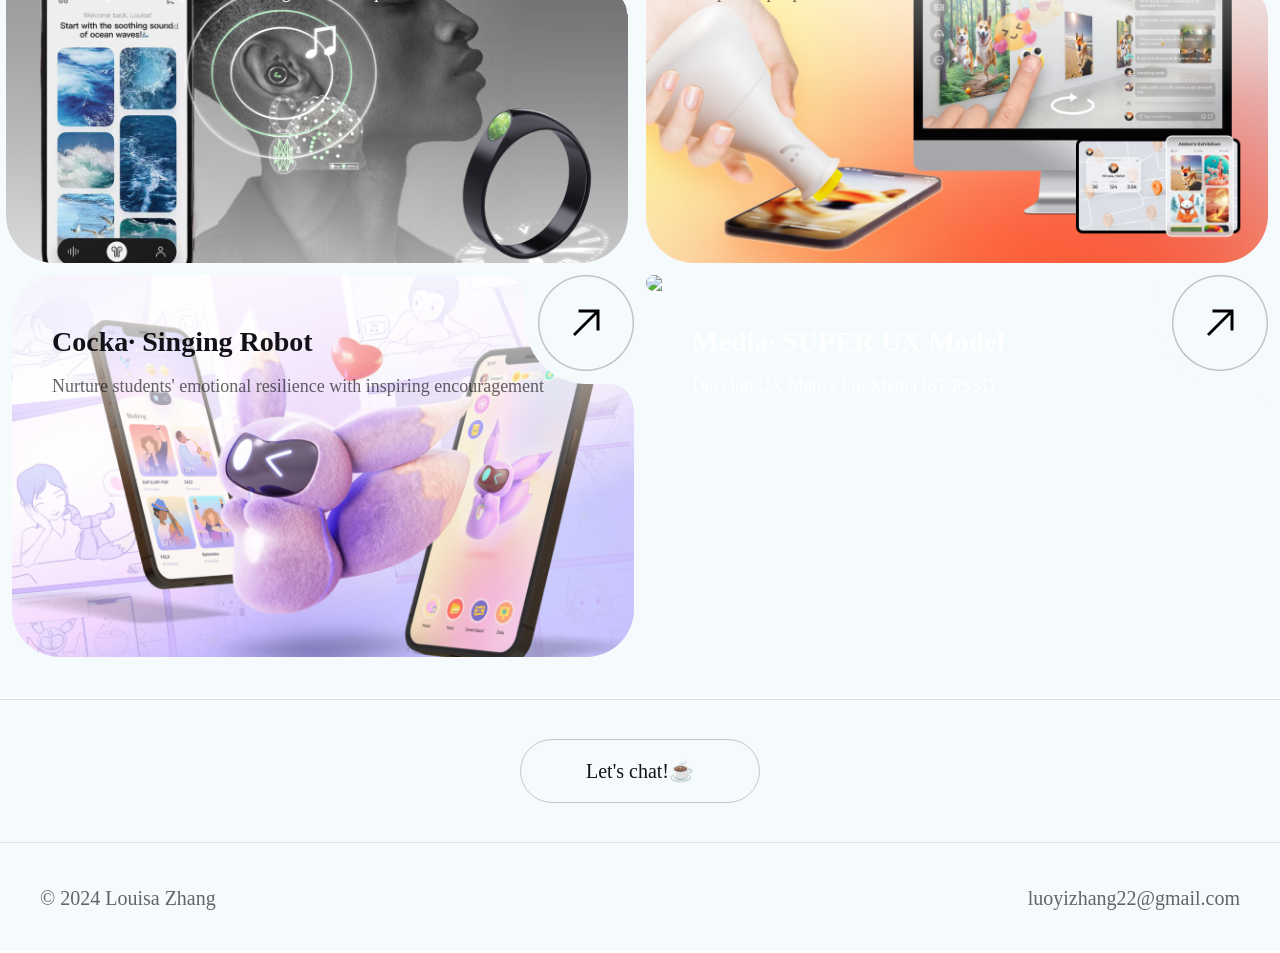
==== commit a99eb975: "Add files via upload" ====
--- a/index.html
+++ b/index.html
@@ -72,22 +72,72 @@
 
   <!-- Works Section -->
   <div class="hidden-below-sm">
+
     <section id="works" class="flex bg-[#F5FAFD] px-24">
-      <!-- mecury -->
+      <!-- byme -->
       <div class="w-1/2 h-auto perspective-1600">
         <div
           class="bg-[#F5FAFD] pt-[12px] pb-[6px] pl-[12px] pr-[6px] relative hover:rotate-y-[5deg] ease-in-out transform duration-300 transition-all">
+          <a href="byme.html">
+            <img class="w-full h-auto rounded-[48px] hover:brightness-110 ease-in-out duration-300"
+              src="media/cover_byme.png">
+          </a>
+          <div class="absolute top-[52px] left-[52px] text-[28px] flex justify-normal space-x-[8px]">
+            <p class="font-semibold text-black">Byme</p>
+          </div>
+          <p class="absolute top-[104px] left-[52px] text-[18px] text-black/60">Video Social APP Design</p>
+          <div class="group">
+            <img class="absolute top-[11px] right-[5px]" src="images/media/corner.png">
+            <a href="byme.html">
+              <img class="absolute top-[12px] right-[6px] transition-opacity duration-300 group-hover:opacity-0"
+                src="images/media/arrow_02.png">
+              <img class="absolute top-[12px] right-[6px] hidden group-hover:block transition-opacity duration-300"
+                src="images/media/arrow_02_hover.png">
+            </a>
+          </div>
+        </div>
+      </div>
+      <!-- mercury -->
+      <div class="w-1/2 h-auto perspective-1600">
+        <div
+          class="bg-[#F5FAFD] pt-[12px] pb-[6px] pr-[12px] pl-[6px] relative hover:rotate-y-[-5deg] ease-in-out transform duration-300 transition-all">
           <a href="MercuryAR.html">
+            <img class="w-full h-auto rounded-[48px] hover:brightness-125 ease-in-out duration-300"
+              src="images/media/mer.png">
+          </a>
+          <div class="absolute top-[52px] left-[52px] text-[28px] flex justify-normal space-x-[8px]">
+            <p class="text-white font-semibold">Mercury AR</p>
+          </div>
+          <p class="absolute top-[104px] left-[52px] text-[18px] text-white">Help aphasia patients overcome social isolation via AR games</p>
+          <div class="group">
+            <img class="absolute top-[11px] right-[11px]" src="images/media/corner.png">
+            <a href="MercuryAR.html">
+              <img class="absolute top-[12px] right-[12px] transition-opacity duration-300 group-hover:opacity-0"
+                src="images/media/arrow_02.png">
+              <img class="absolute top-[12px] right-[12px] hidden group-hover:block transition-opacity duration-300"
+                src="images/media/arrow_02_hover.png">
+            </a>
+          </div>
+        </div>
+      </div>
+    </section>
+    
+    <section id="works" class="flex bg-[#F5FAFD]">
+      <!-- qume -->
+      <div class="w-1/2 h-auto perspective-1600">
+        <div
+          class="bg-[#F5FAFD] pt-[12px] pb-[6px] pl-[12px] pr-[6px] relative hover:rotate-y-[5deg] ease-in-out transform duration-300 transition-all">
+          <a href="qume.html">
             <img class="w-full h-auto rounded-[48px] hover:brightness-110 ease-in-out duration-300"
-              src="images/media/mer.png">
-          </a>
-          <div class="absolute top-[52px] left-[52px] text-[28px] flex justify-normal space-x-[8px]">
-            <p class="font-semibold text-white">Mercury AR</p>
-          </div>
-          <p class="absolute top-[104px] left-[52px] text-[18px] text-white">Help aphasia patients overcome social isolation via AR games</p>
+              src="media/cover_qume.png">
+          </a>
+          <div class="absolute top-[52px] left-[52px] text-[28px] flex justify-normal space-x-[8px]">
+            <p class="font-semibold text-white">Qume</p>
+          </div>
+          <p class="absolute top-[104px] left-[52px] text-[18px] text-white">Redesign Voice Social APP Homepage</p>
           <div class="group">
             <img class="absolute top-[11px] right-[5px]" src="images/media/corner.png">
-            <a href="MercuryAR.html">
+            <a href="qume.html">
               <img class="absolute top-[12px] right-[6px] transition-opacity duration-300 group-hover:opacity-0"
                 src="images/media/arrow_02.png">
               <img class="absolute top-[12px] right-[6px] hidden group-hover:block transition-opacity duration-300"
@@ -96,37 +146,11 @@
           </div>
         </div>
       </div>
-      <!-- qume -->
+      <!-- totree -->
       <div class="w-1/2 h-auto perspective-1600">
         <div
           class="bg-[#F5FAFD] pt-[12px] pb-[6px] pr-[12px] pl-[6px] relative hover:rotate-y-[-5deg] ease-in-out transform duration-300 transition-all">
-          <a href="YLXC.html">
-            <img class="w-full h-auto rounded-[48px] hover:brightness-125 ease-in-out duration-300"
-              src="images/media/Amuse.png">
-          </a>
-          <div class="absolute top-[52px] left-[52px] text-[28px] flex justify-normal space-x-[8px]">
-            <p class="text-black font-semibold">Amuself</p>
-          </div>
-          <p class="absolute top-[104px] left-[52px] text-[18px] text-black/60">Empower people with entertainment shame</p>
-          <div class="group">
-            <img class="absolute top-[11px] right-[11px]" src="images/media/corner.png">
-            <a href="YLXC.html">
-              <img class="absolute top-[12px] right-[12px] transition-opacity duration-300 group-hover:opacity-0"
-                src="images/media/arrow_02.png">
-              <img class="absolute top-[12px] right-[12px] hidden group-hover:block transition-opacity duration-300"
-                src="images/media/arrow_02_hover.png">
-            </a>
-          </div>
-        </div>
-      </div>
-    </section>
-    
-    <section class="flex bg-[#F5FAFD]">
-      <!-- gafalib -->
-      <div class="w-1/2 h-auto perspective-1600">
-        <div
-          class="bg-[#F5FAFD] pt-[6px] pb-[6px] pl-[12px] pr-[6px] relative hover:rotate-y-[5deg] ease-in-out transform duration-300 transition-all">
-          <a href="TT.html">
+          <a href="https://www.figma.com/proto/BOqCrQRF74hnkCpTMDyufq/%E4%BD%9C%E5%93%81%E9%9B%86_HCI%E5%AD%A6%E6%9C%AF%E7%89%88?page-id=209%3A335&node-id=209-657&viewport=307%2C274%2C0.27&t=py5ldFujNHWEK0rV-1&scaling=min-zoom&content-scaling=fixed&starting-point-node-id=209%3A657">
             <img class="w-full h-auto rounded-[48px] hover:brightness-125 ease-in-out duration-300"
               src="images/media/tree.png">
           </a>
@@ -135,16 +159,19 @@
           </div>
           <p class="absolute top-[104px] left-[52px] text-[18px] text-black/60">Send letters to trees and make friends!</p>
           <div class="group">
-            <img class="absolute top-[5px] right-[5px]" src="images/media/corner.png">
-            <a href="TT.html">
-              <img class="absolute top-[6px] right-[6px] transition-opacity duration-300 group-hover:opacity-0"
-                src="images/media/arrow_02.png">
-              <img class="absolute top-[6px] right-[6px] hidden group-hover:block transition-opacity duration-300"
-                src="images/media/arrow_02_hover.png">
-            </a>
-          </div>
-        </div>
-      </div>
+            <img class="absolute top-[11px] right-[11px]" src="images/media/corner.png">
+            <a href="https://www.figma.com/proto/BOqCrQRF74hnkCpTMDyufq/%E4%BD%9C%E5%93%81%E9%9B%86_HCI%E5%AD%A6%E6%9C%AF%E7%89%88?page-id=209%3A335&node-id=209-657&viewport=307%2C274%2C0.27&t=py5ldFujNHWEK0rV-1&scaling=min-zoom&content-scaling=fixed&starting-point-node-id=209%3A657">
+              <img class="absolute top-[12px] right-[12px] transition-opacity duration-300 group-hover:opacity-0"
+                src="images/media/arrow_02.png">
+              <img class="absolute top-[12px] right-[12px] hidden group-hover:block transition-opacity duration-300"
+                src="images/media/arrow_02_hover.png">
+            </a>
+          </div>
+        </div>
+      </div>
+    </section>
+
+    <section class="flex bg-[#F5FAFD]">
       <!-- Cocka-->
       <div class="w-1/2 h-auto perspective-1600">
         <div
@@ -156,10 +183,33 @@
           <div class="absolute top-[52px] left-[52px] text-[28px] flex justify-normal space-x-[8px]">
             <p class="font-semibold text-white">MELORI-Alleviate time anxiety</p>
           </div>
-          <p class="absolute top-[104px] left-[52px] text-[18px] text-white">SSD system: App + Smart Ring + EEG Earphones</p>
+          <p class="absolute top-[104px] left-[52px] text-[18px] text-white">PSSD system: App + Smart Ring + EEG Earphones</p>
           <div class="group">
             <img class="absolute top-[6px] right-[12px]" src="images/media/corner.png">
             <a href="TA.html">
+              <img class="absolute top-[6px] right-[12px] transition-opacity duration-300 group-hover:opacity-0"
+                src="images/media/arrow_02.png">
+              <img class="absolute top-[6px] right-[12px] hidden group-hover:block transition-opacity duration-300"
+                src="images/media/arrow_02_hover.png">
+            </a>
+          </div>
+        </div>
+      </div>
+      <!-- Amuse Oneself-->
+      <div class="w-1/2 h-auto perspective-1600">
+        <div
+          class="bg-[#F5FAFD] pt-[6px] pb-[6px] pr-[12px] pl-[6px] relative hover:rotate-y-[-5deg] ease-in-out transform duration-300 transition-all">
+          <a href="YLXC.html">
+            <img class="w-full h-auto rounded-[48px] hover:brightness-110 ease-in-out duration-300"
+              src="images/media/Amuse.png">
+          </a>
+          <div class="absolute top-[52px] left-[52px] text-[28px] flex justify-normal space-x-[8px]">
+            <p class="font-semibold text-black">Amuself</p>
+          </div>
+          <p class="absolute top-[104px] left-[52px] text-[18px] text-black/60">Empower people with entertainment shame</p>
+          <div class="group">
+            <img class="absolute top-[6px] right-[12px]" src="images/media/corner.png">
+            <a href="YLXC.html">
               <img class="absolute top-[6px] right-[12px] transition-opacity duration-300 group-hover:opacity-0"
                 src="images/media/arrow_02.png">
               <img class="absolute top-[6px] right-[12px] hidden group-hover:block transition-opacity duration-300"
@@ -180,7 +230,7 @@
               src="images/media/COCC.png">
           </a>
           <div class="absolute top-[52px] left-[52px] text-[28px] flex justify-normal space-x-[8px]">
-            <p class="text-black font-semibold">Cocka- Singing Robot</p>
+            <p class="text-black/80 font-semibold">Cocka· Singing Robot</p>
           </div>
           <p class="absolute top-[104px] left-[52px] text-[18px] text-black/60">Nurture students' emotional resilience with inspiring encouragement</p>
           <div class="group">
@@ -194,21 +244,21 @@
           </div>
         </div>
       </div>
-      <!-- HAKKI -->
+      <!-- supre -->
       <div class="w-1/2 h-auto perspective-1600">
         <div
           class="bg-[#F5FAFD] pt-[6px] pb-[6px] pr-[12px] pl-[6px] relative hover:rotate-y-[-5deg] ease-in-out transform duration-300 transition-all">
-          <a href="FE.html">
+          <a href="super.html">
             <img class="w-full h-auto rounded-[48px] hover:brightness-125 ease-in-out duration-300"
-              src="images/media/HAKK.png">
-          </a>
-          <div class="absolute top-[52px] left-[52px] text-[28px] flex justify-normal space-x-[8px]">
-            <p class="font-semibold">HAKKI++</p>
-          </div>
-          <p class="absolute top-[104px] left-[52px] text-[18px] text-black/60">Empower fitness enthusiasts in their muscle-building journey</p>
+              src="media/cover_super.png">
+          </a>
+          <div class="absolute top-[52px] left-[52px] text-[28px] flex justify-normal space-x-[8px]">
+            <p class="font-semibold text-white">Media· SUPER UX Model</p>
+          </div>
+          <p class="absolute top-[104px] left-[52px] text-[18px] text-white">Develop UX Metrix For Media IoT PSSD</p>
           <div class="group">
             <img class="absolute top-[6px] right-[12px]" src="images/media/corner.png">
-            <a href="FE.html">
+            <a href="super.html">
               <img class="absolute top-[6px] right-[12px] transition-opacity duration-300 group-hover:opacity-0"
                 src="images/media/arrow_02.png">
               <img class="absolute top-[6px] right-[12px] hidden group-hover:block transition-opacity duration-300"
